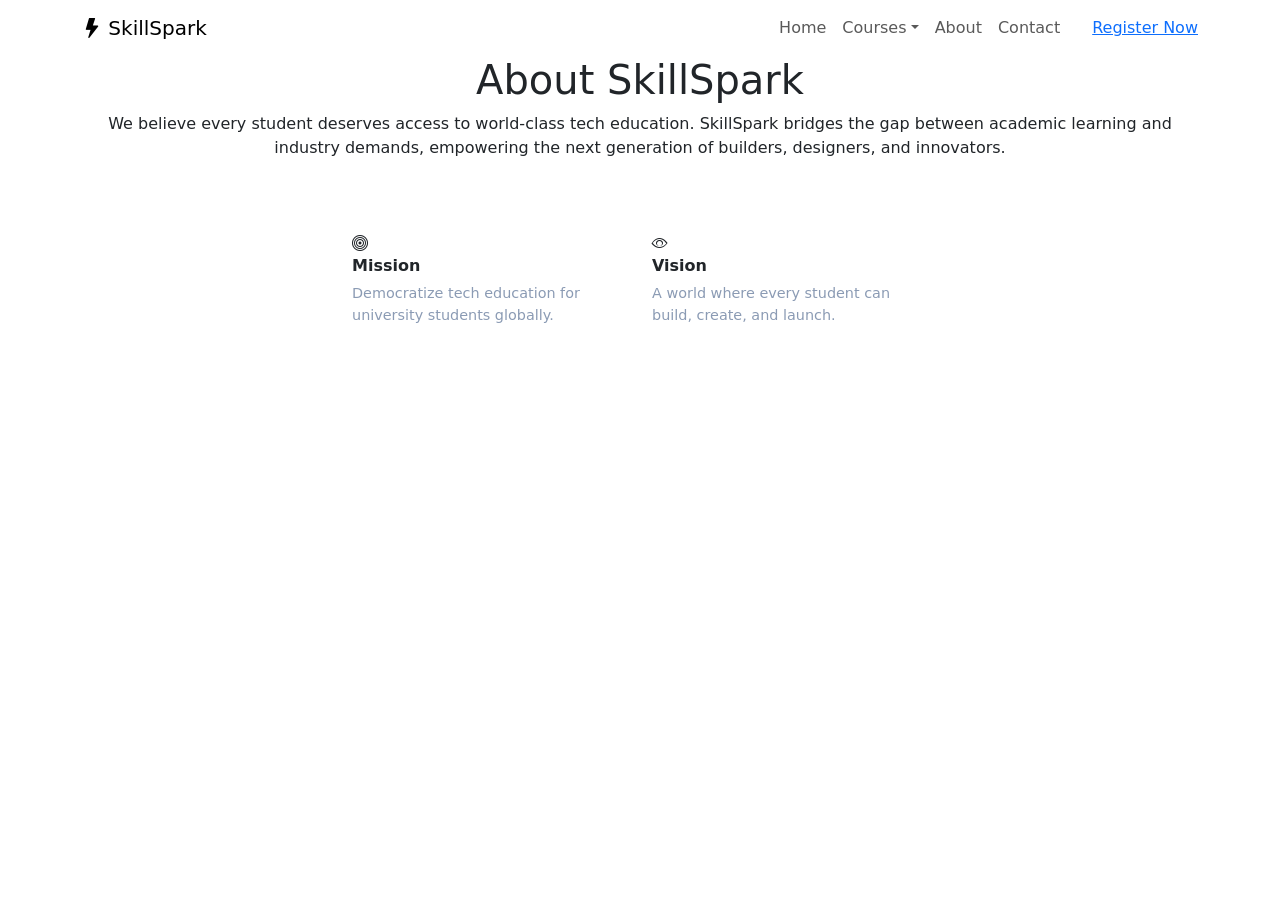
==== about.html @ 400e241d "Added (company mission + hero) to about page" ====
<!DOCTYPE html>
<html lang="en">

<head>
    <meta charset="UTF-8">
    <title>SkillSpark - About</title>
    <meta name="viewport" content="width=device-width, initial-scale=1">
    <link href="https://cdn.jsdelivr.net/npm/bootstrap@5.3.2/dist/css/bootstrap.min.css" rel="stylesheet">
    <link rel="stylesheet" href="https://cdn.jsdelivr.net/npm/bootstrap-icons@1.11.3/font/bootstrap-icons.min.css">
    <link rel="stylesheet" href="css/style.css">
</head>

<body>
    <header></header>
    <nav class="navbar navbar-expand-lg">
        <div class="container">
            <a class="navbar-brand" href="index.html">
                <i class="bi bi-lightning-fill brand-icon"></i>
                Skill<span class="brand-cyan">Spark</span>
            </a>
            <button class="navbar-toggler" type="button" data-bs-toggle="collapse" data-bs-target="#mainNav">
                <span class="navbar-toggler-icon"></span>
            </button>
            <div class="collapse navbar-collapse" id="mainNav">
                <ul class="navbar-nav ms-auto align-items-lg-center mb-2 mb-lg-0">
                    <li class="nav-item">
                        <a class="nav-link" href="index.html">Home</a>
                    </li>
                    <li class="nav-item dropdown">
                        <a class="nav-link dropdown-toggle" href="#" data-bs-toggle="dropdown">Courses</a>
                        <ul class="dropdown-menu">
                            <li><a class="dropdown-item fw-bold" href="courses.html" style="color: #00d4ff;">All
                                    Courses</a></li>
                            <li>
                                <hr class="dropdown-divider">
                            </li>
                            <li><a class="dropdown-item" href="#">Web Development</a></li>
                            <li><a class="dropdown-item" href="#">App Development</a></li>
                            <li><a class="dropdown-item" href="#">UI/UX Design</a></li>
                            <li><a class="dropdown-item" href="#">AI &amp; Data Science</a></li>
                        </ul>
                    </li>
                    <li class="nav-item">
                        <a class="nav-link nav-active" href="about.html">About</a>
                    </li>
                    <li class="nav-item">
                        <a class="nav-link" href="contact.html">Contact</a>
                    </li>
                    <li class="nav-item ms-lg-4 mt-2 mt-lg-0">
                        <a class="btn-register" href="register.html">Register Now</a>
                    </li>
                </ul>
            </div>
        </div>
    </nav>
    </header>

    <div class="container text-center about-hero-container">
        <h1 class="hero-title about-hero-title">
            About <span class="text-cyan">SkillSpark</span>
        </h1>
        <p class="hero-subtitle mb-5 about-hero-subtitle">
            We believe every student deserves access to world-class tech education. SkillSpark bridges the gap between
            academic learning and industry demands, empowering the next generation of builders, designers, and
            innovators.
        </p>

        <div class="row g-4 justify-content-center" style="max-width: 900px; margin: 0 auto;">
            <div class="col-md-4">
                <div class="about-card text-start">
                    <i class="bi bi-bullseye about-icon mb-3"></i>
                    <h4 class="mb-2" style="font-size: 1rem; font-weight: 700;">Mission</h4>
                    <p style="font-size: 0.9rem; color: #8b9bb4; margin: 0;">Democratize tech education for university
                        students globally.</p>
                </div>
            </div>
            <div class="col-md-4">
                <div class="about-card text-start">
                    <i class="bi bi-eye about-icon mb-3"></i>
                    <h4 class="mb-2" style="font-size: 1rem; font-weight: 700;">Vision</h4>
                    <p style="font-size: 0.9rem; color: #8b9bb4; margin: 0;">A world where every student can build,
                        create, and launch.</p>
                </div>
            </div>
           
        </div>
    </div>

    <hr style="border-color: rgba(255,255,255,0.05); margin: 0;">
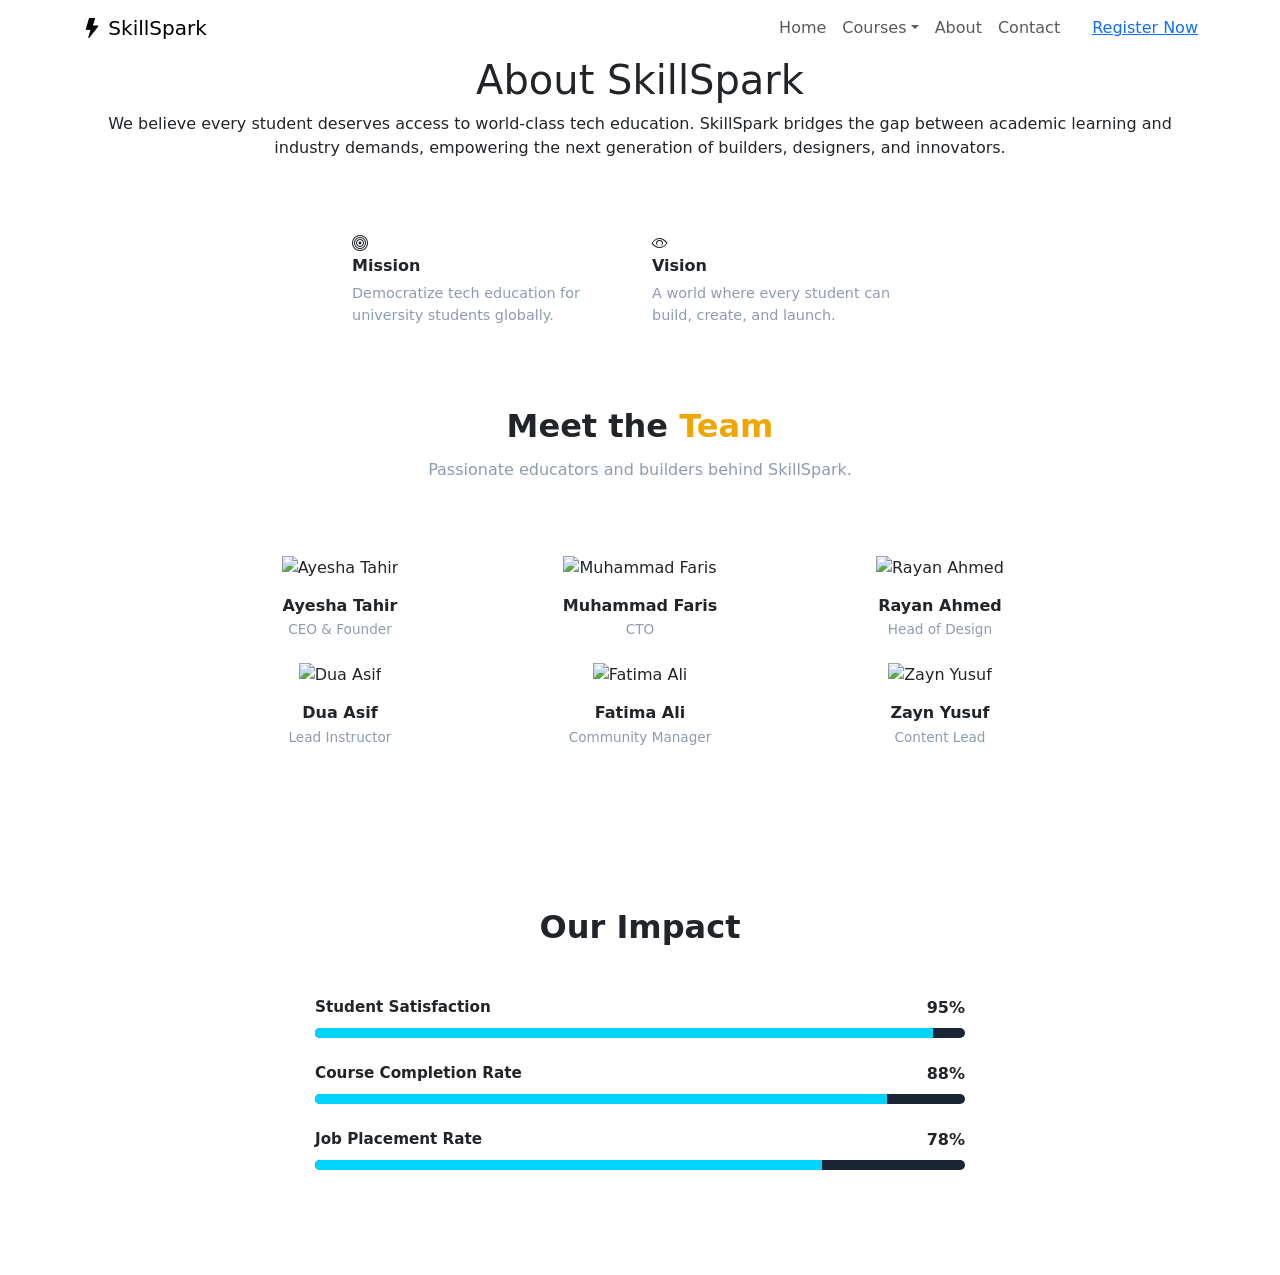
==== commit 164ae896: "Added team members grid and progress bars section" ====
--- a/about.html
+++ b/about.html
@@ -82,7 +82,112 @@
                         create, and launch.</p>
                 </div>
             </div>
-           
+
+        </div>
+    </div>
+
+    <hr style="border-color: rgba(255,255,255,0.05); margin: 0;">
+
+    <div class="container text-center" style="padding: 80px 20px;">
+        <h2 style="font-size: 2rem; font-weight: 700; margin-bottom: 12px;">
+            Meet the <span style="color: #f0a500;">Team</span>
+        </h2>
+        <p style="color: #8b9bb4; margin-bottom: 50px;">Passionate educators and builders behind SkillSpark.</p>
+        <div class="row g-4 justify-content-center" style="max-width: 900px; margin: 0 auto;">
+            <div class="col-md-4 col-sm-6">
+                <div class="team-card">
+                    <img src="https://ui-avatars.com/api/?name=Ayesha+Tahir&background=0b111a&color=00d4ff&size=100&rounded=true&bold=true"
+                        alt="Ayesha Tahir" class="team-img mb-3">
+                    <h4 class="mb-1" style="font-size: 1rem; font-weight: 700;">Ayesha Tahir</h4>
+                    <p style="font-size: 0.85rem; color: #8b9bb4; margin: 0;">CEO &amp; Founder</p>
+                </div>
+            </div>
+            <div class="col-md-4 col-sm-6">
+                <div class="team-card">
+                    <img src="https://ui-avatars.com/api/?name=Muhammad+Faris&background=0b111a&color=00d4ff&size=100&rounded=true&bold=true"
+                        alt="Muhammad Faris" class="team-img mb-3">
+                    <h4 class="mb-1" style="font-size: 1rem; font-weight: 700;">Muhammad Faris</h4>
+                    <p style="font-size: 0.85rem; color: #8b9bb4; margin: 0;">CTO</p>
+                </div>
+            </div>
+            <div class="col-md-4 col-sm-6">
+                <div class="team-card">
+                    <img src="https://ui-avatars.com/api/?name=Rayan+Ahmed&background=0b111a&color=00d4ff&size=100&rounded=true&bold=true"
+                        alt="Rayan Ahmed" class="team-img mb-3">
+                    <h4 class="mb-1" style="font-size: 1rem; font-weight: 700;">Rayan Ahmed</h4>
+                    <p style="font-size: 0.85rem; color: #8b9bb4; margin: 0;">Head of Design</p>
+                </div>
+            </div>
+            <div class="col-md-4 col-sm-6">
+                <div class="team-card">
+                    <img src="https://ui-avatars.com/api/?name=Dua+Asif&background=0b111a&color=00d4ff&size=100&rounded=true&bold=true"
+                        alt="Dua Asif" class="team-img mb-3">
+                    <h4 class="mb-1" style="font-size: 1rem; font-weight: 700;">Dua Asif</h4>
+                    <p style="font-size: 0.85rem; color: #8b9bb4; margin: 0;">Lead Instructor</p>
+                </div>
+            </div>
+            <div class="col-md-4 col-sm-6">
+                <div class="team-card">
+                    <img src="https://ui-avatars.com/api/?name=Fatima+Ali&background=0b111a&color=00d4ff&size=100&rounded=true&bold=true"
+                        alt="Fatima Ali" class="team-img mb-3">
+                    <h4 class="mb-1" style="font-size: 1rem; font-weight: 700;">Fatima Ali</h4>
+                    <p style="font-size: 0.85rem; color: #8b9bb4; margin: 0;">Community Manager</p>
+                </div>
+            </div>
+            <div class="col-md-4 col-sm-6">
+                <div class="team-card">
+                    <img src="https://ui-avatars.com/api/?name=Zayn+Yusuf&background=0b111a&color=00d4ff&size=100&rounded=true&bold=true"
+                        alt="Zayn Yusuf" class="team-img mb-3">
+                    <h4 class="mb-1" style="font-size: 1rem; font-weight: 700;">Zayn Yusuf</h4>
+                    <p style="font-size: 0.85rem; color: #8b9bb4; margin: 0;">Content Lead</p>
+                </div>
+            </div>
+        </div>
+    </div>
+
+    <hr style="border-color: rgba(255,255,255,0.05); margin: 0;">
+
+    <div class="container" style="padding: 80px 20px;">
+        <h2 class="text-center" style="font-size: 2rem; font-weight: 700; margin-bottom: 50px;">
+            Our <span class="text-cyan">Impact</span>
+        </h2>
+        <div style="max-width: 650px; margin: 0 auto;">
+
+            <div class="impact-item mb-4">
+                <div class="d-flex justify-content-between mb-2">
+                    <span style="font-size: 0.95rem; font-weight: 600;">Student Satisfaction</span>
+                    <span class="text-cyan" style="font-weight: 700;">95%</span>
+                </div>
+                <div class="progress"
+                    style="height: 10px; background-color: #1a2535; border-radius: 5px; overflow: hidden;">
+                    <div class="progress-bar" role="progressbar" style="width: 95%; background-color: #00d4ff;"
+                        aria-valuenow="95" aria-valuemin="0" aria-valuemax="100"></div>
+                </div>
+            </div>
+
+            <div class="impact-item mb-4">
+                <div class="d-flex justify-content-between mb-2">
+                    <span style="font-size: 0.95rem; font-weight: 600;">Course Completion Rate</span>
+                    <span class="text-cyan" style="font-weight: 700;">88%</span>
+                </div>
+                <div class="progress"
+                    style="height: 10px; background-color: #1a2535; border-radius: 5px; overflow: hidden;">
+                    <div class="progress-bar" role="progressbar" style="width: 88%; background-color: #00d4ff;"
+                        aria-valuenow="88" aria-valuemin="0" aria-valuemax="100"></div>
+                </div>
+            </div>
+
+            <div class="impact-item mb-4">
+                <div class="d-flex justify-content-between mb-2">
+                    <span style="font-size: 0.95rem; font-weight: 600;">Job Placement Rate</span>
+                    <span class="text-cyan" style="font-weight: 700;">78%</span>
+                </div>
+                <div class="progress"
+                    style="height: 10px; background-color: #1a2535; border-radius: 5px; overflow: hidden;">
+                    <div class="progress-bar" role="progressbar" style="width: 78%; background-color: #00d4ff;"
+                        aria-valuenow="78" aria-valuemin="0" aria-valuemax="100"></div>
+                </div>
+            </div>
         </div>
     </div>
 
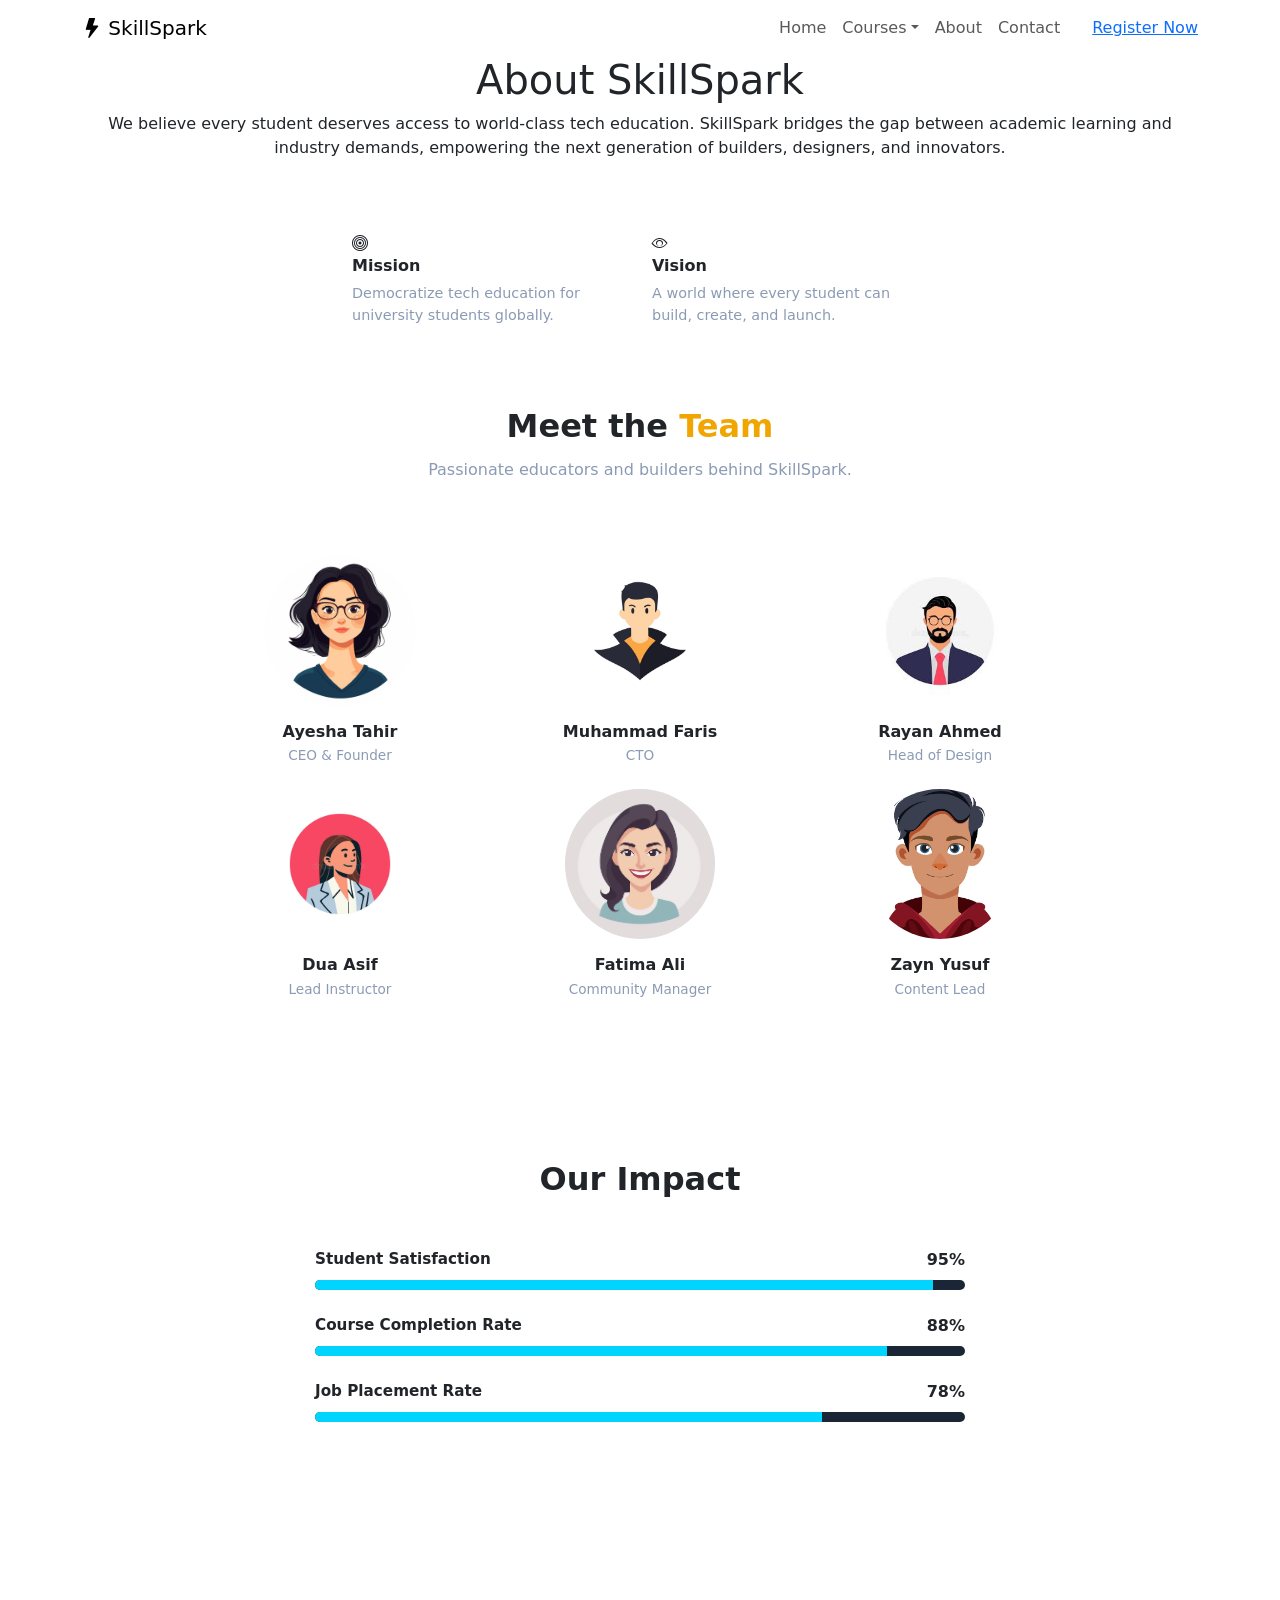
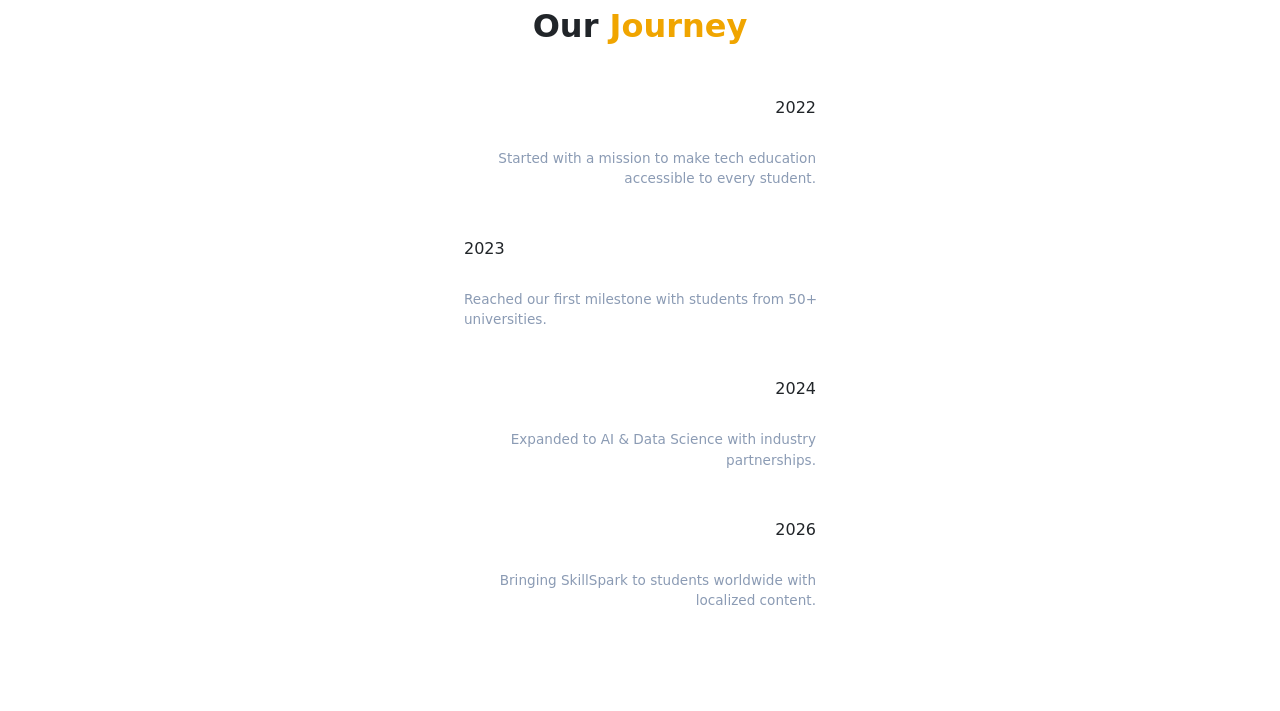
==== commit 447b7e69: "Implemented timeline / milestones section" ====
--- a/about.html
+++ b/about.html
@@ -96,48 +96,51 @@
         <div class="row g-4 justify-content-center" style="max-width: 900px; margin: 0 auto;">
             <div class="col-md-4 col-sm-6">
                 <div class="team-card">
-                    <img src="https://ui-avatars.com/api/?name=Ayesha+Tahir&background=0b111a&color=00d4ff&size=100&rounded=true&bold=true"
-                        alt="Ayesha Tahir" class="team-img mb-3">
+                    <img src="assets/images/1.jpg" alt="Ayesha Tahir" class="team-img mb-3"
+                        style="width:150px; height:150px; object-fit:cover; border-radius:50%;">
                     <h4 class="mb-1" style="font-size: 1rem; font-weight: 700;">Ayesha Tahir</h4>
                     <p style="font-size: 0.85rem; color: #8b9bb4; margin: 0;">CEO &amp; Founder</p>
                 </div>
             </div>
             <div class="col-md-4 col-sm-6">
                 <div class="team-card">
-                    <img src="https://ui-avatars.com/api/?name=Muhammad+Faris&background=0b111a&color=00d4ff&size=100&rounded=true&bold=true"
-                        alt="Muhammad Faris" class="team-img mb-3">
+                    <img src="assets/images/2.jpg" alt="Muhammad Faris" class="team-img mb-3"
+                        style="width:150px; height:150px; object-fit:cover; border-radius:50%;">
                     <h4 class="mb-1" style="font-size: 1rem; font-weight: 700;">Muhammad Faris</h4>
                     <p style="font-size: 0.85rem; color: #8b9bb4; margin: 0;">CTO</p>
                 </div>
             </div>
             <div class="col-md-4 col-sm-6">
                 <div class="team-card">
-                    <img src="https://ui-avatars.com/api/?name=Rayan+Ahmed&background=0b111a&color=00d4ff&size=100&rounded=true&bold=true"
-                        alt="Rayan Ahmed" class="team-img mb-3">
+                    <img src="assets/images/3.jpg" alt="Rayan Ahmed" class="team-img mb-3"
+                        style="width:150px; height:150px; object-fit:cover; border-radius:50%;">
                     <h4 class="mb-1" style="font-size: 1rem; font-weight: 700;">Rayan Ahmed</h4>
                     <p style="font-size: 0.85rem; color: #8b9bb4; margin: 0;">Head of Design</p>
                 </div>
             </div>
             <div class="col-md-4 col-sm-6">
                 <div class="team-card">
-                    <img src="https://ui-avatars.com/api/?name=Dua+Asif&background=0b111a&color=00d4ff&size=100&rounded=true&bold=true"
-                        alt="Dua Asif" class="team-img mb-3">
+                    <img src="assets/images/4.jpg"
+                        alt="Dua Asif" class="team-img mb-3"
+                        style="width:150px; height:150px; object-fit:cover; border-radius:50%;">
                     <h4 class="mb-1" style="font-size: 1rem; font-weight: 700;">Dua Asif</h4>
                     <p style="font-size: 0.85rem; color: #8b9bb4; margin: 0;">Lead Instructor</p>
                 </div>
             </div>
             <div class="col-md-4 col-sm-6">
                 <div class="team-card">
-                    <img src="https://ui-avatars.com/api/?name=Fatima+Ali&background=0b111a&color=00d4ff&size=100&rounded=true&bold=true"
-                        alt="Fatima Ali" class="team-img mb-3">
+                    <img src="assets/images/5.jpg"
+                        alt="Fatima Ali" class="team-img mb-3"
+                        style="width:150px; height:150px; object-fit:cover; border-radius:50%;">
                     <h4 class="mb-1" style="font-size: 1rem; font-weight: 700;">Fatima Ali</h4>
                     <p style="font-size: 0.85rem; color: #8b9bb4; margin: 0;">Community Manager</p>
                 </div>
             </div>
             <div class="col-md-4 col-sm-6">
                 <div class="team-card">
-                    <img src="https://ui-avatars.com/api/?name=Zayn+Yusuf&background=0b111a&color=00d4ff&size=100&rounded=true&bold=true"
-                        alt="Zayn Yusuf" class="team-img mb-3">
+                    <img src="assets/images/6.jpg"
+                        alt="Zayn Yusuf" class="team-img mb-3"
+                        style="width:150px; height:150px; object-fit:cover; border-radius:50%;">
                     <h4 class="mb-1" style="font-size: 1rem; font-weight: 700;">Zayn Yusuf</h4>
                     <p style="font-size: 0.85rem; color: #8b9bb4; margin: 0;">Content Lead</p>
                 </div>
@@ -191,4 +194,48 @@
         </div>
     </div>
 
-    <hr style="border-color: rgba(255,255,255,0.05); margin: 0;">+    <hr style="border-color: rgba(255,255,255,0.05); margin: 0;">
+
+    <div class="container text-center" style="padding: 80px 20px 100px;">
+        <h2 style="font-size: 2rem; font-weight: 700; margin-bottom: 50px;">
+            Our <span style="color: #f0a500;">Journey</span>
+        </h2>
+
+        <div class="timeline-container mx-auto text-center" style="max-width: 400px;">
+            <div class="custom-timeline">
+
+                <div class="t-item text-end pe-4 mb-5 position-relative">
+                    <div class="t-dot"></div>
+                    <div class="t-year text-cyan">2022</div>
+                    <div class="t-title text-white fw-bold mb-1">Founded SkillSpark</div>
+                    <div class="t-desc" style="color: #8b9bb4; font-size: 0.85rem;">Started with a mission to make tech
+                        education accessible to every student.</div>
+                </div>
+
+                <div class="t-item text-start ps-4 mb-5 position-relative ms-auto">
+                    <div class="t-dot" style="left: -4px;"></div>
+                    <div class="t-year text-cyan">2023</div>
+                    <div class="t-title text-white fw-bold mb-1">1,000 Students</div>
+                    <div class="t-desc" style="color: #8b9bb4; font-size: 0.85rem;">Reached our first milestone with
+                        students from 50+ universities.</div>
+                </div>
+
+                <div class="t-item text-end pe-4 mb-5 position-relative">
+                    <div class="t-dot"></div>
+                    <div class="t-year text-cyan">2024</div>
+                    <div class="t-title text-white fw-bold mb-1">Launched AI Track</div>
+                    <div class="t-desc" style="color: #8b9bb4; font-size: 0.85rem;">Expanded to AI &amp; Data Science
+                        with industry partnerships.</div>
+                </div>
+
+                <div class="t-item text-end pe-4 position-relative">
+                    <div class="t-dot"></div>
+                    <div class="t-year text-cyan">2026</div>
+                    <div class="t-title text-white fw-bold mb-1">Global Expansion</div>
+                    <div class="t-desc" style="color: #8b9bb4; font-size: 0.85rem;">Bringing SkillSpark to students
+                        worldwide with localized content.</div>
+                </div>
+
+            </div>
+        </div>
+    </div>
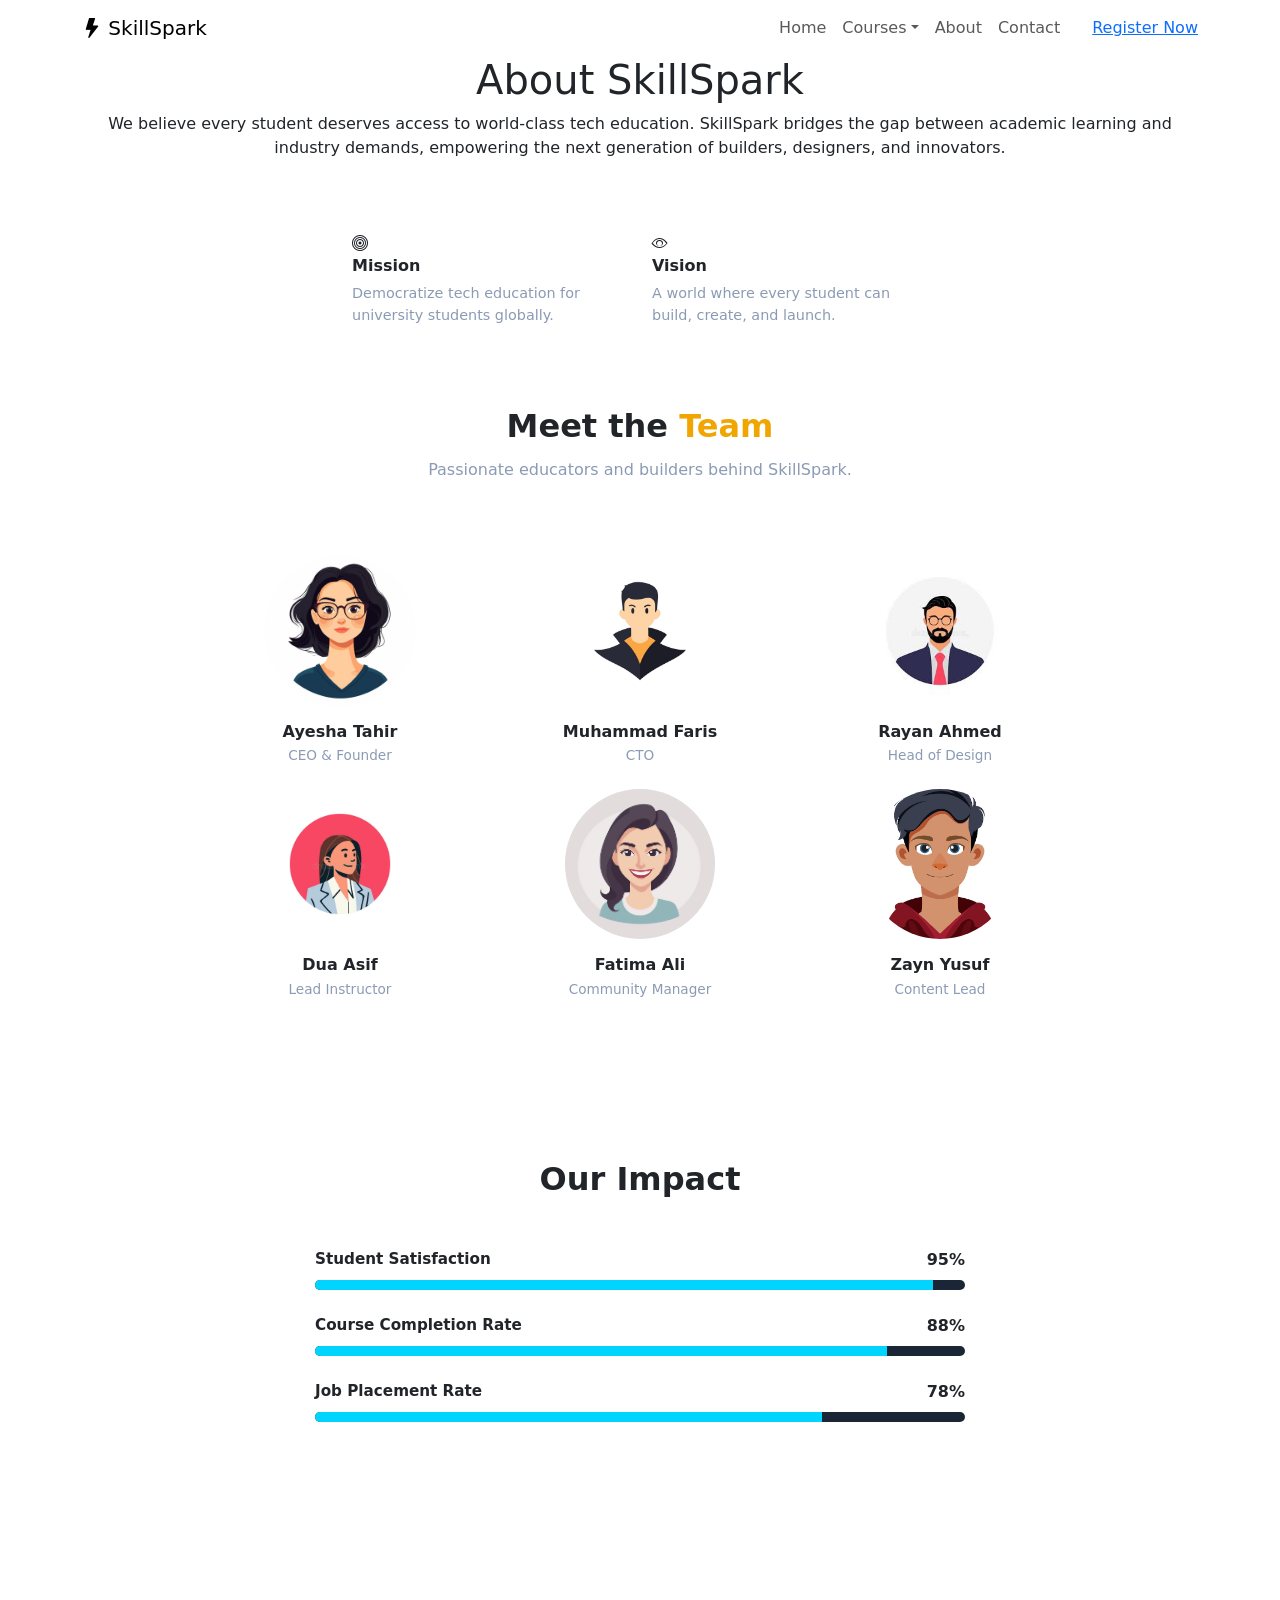
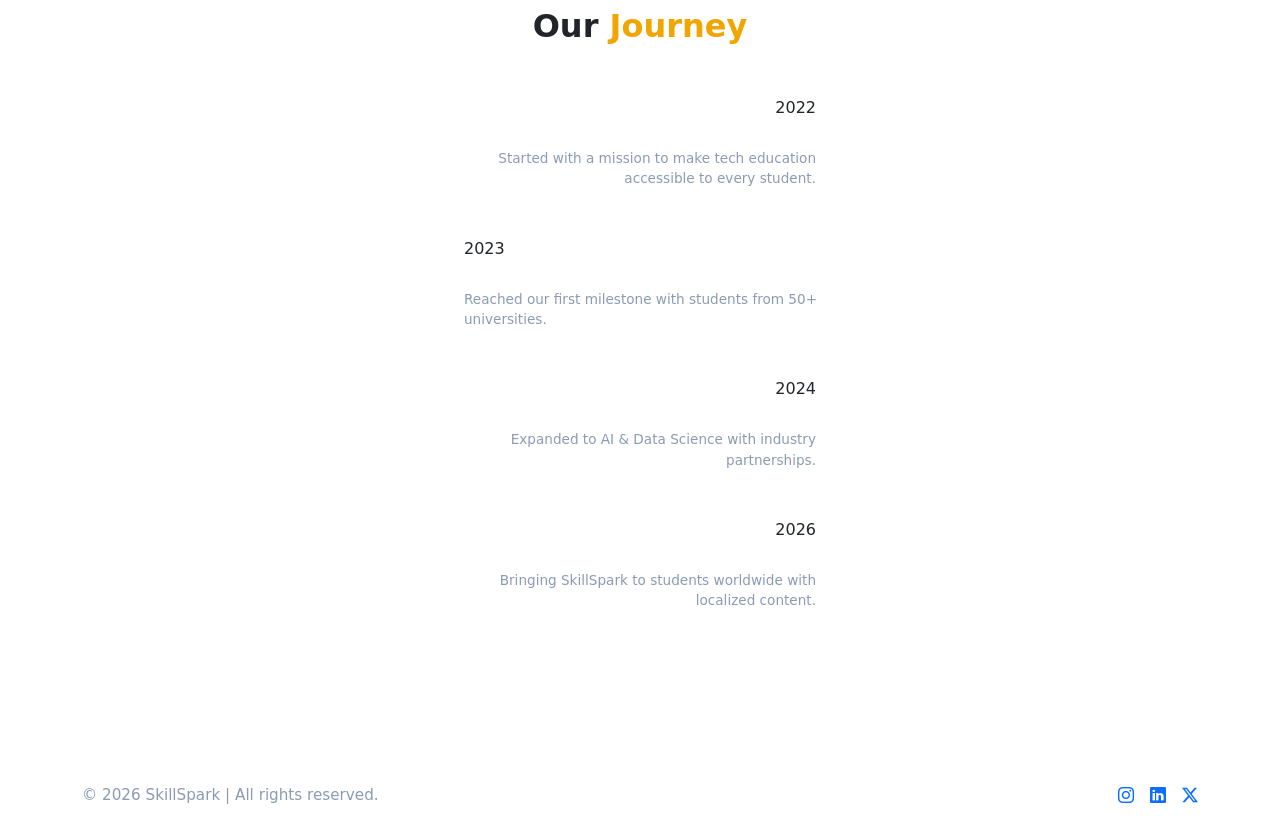
==== commit 7ce90886: "Developed responsive registration form with submission alert functionality" ====
--- a/about.html
+++ b/about.html
@@ -238,4 +238,31 @@
 
             </div>
         </div>
-    </div>+    </div>
+
+    <footer class="mt-5" style="border-top: 1px solid rgba(255, 255, 255, 0.05)">
+        <div class="container py-4">
+            <div class="row align-items-center">
+                <div class="col-md-6 text-center text-md-start mb-3 mb-md-0" style="color: #8b9bb4; font-size: 0.95rem">
+                    &copy; 2026 SkillSpark | All rights reserved.
+                </div>
+                <div class="col-md-6 d-flex justify-content-center justify-content-md-end gap-3">
+                    <a href="#" class="social-icon" aria-label="Instagram">
+                        <i class="bi bi-instagram"></i>
+                    </a>
+                    <a href="#" class="social-icon" aria-label="LinkedIn">
+                        <i class="bi bi-linkedin"></i>
+                    </a>
+                    <a href="#" class="social-icon" aria-label="Twitter">
+                        <i class="bi bi-twitter-x"></i>
+                    </a>
+                </div>
+            </div>
+        </div>
+
+    </footer>
+
+    <script src="https://cdn.jsdelivr.net/npm/bootstrap@5.3.2/dist/js/bootstrap.bundle.min.js"></script>
+</body>
+
+</html>
